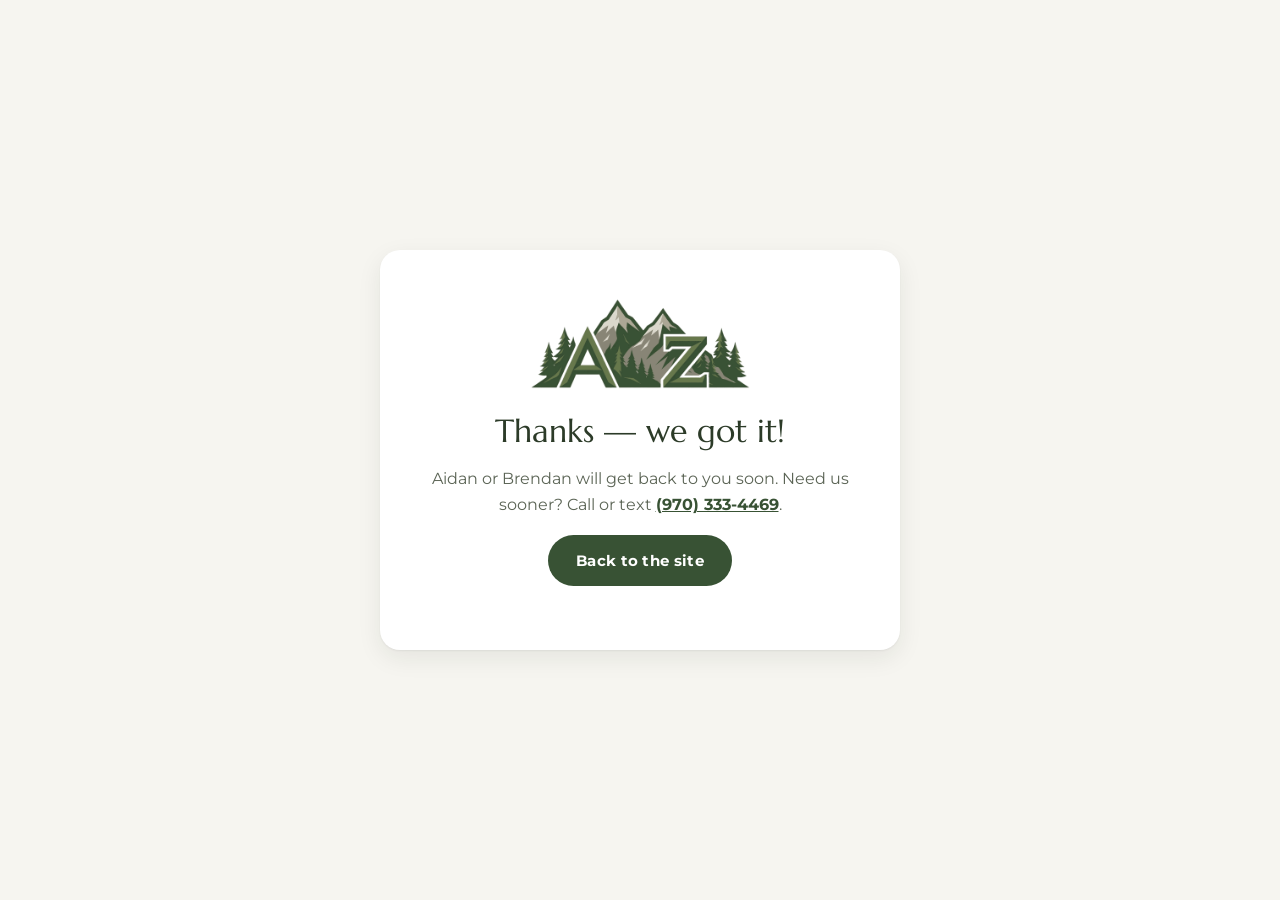
==== public/thanks.html @ e4d3ede8 "Our Story wording updates Co-Authored-By: Claude Opus 5.5 <noreply@anthropic.com> Claude-Session: ht" ====
<!doctype html>
<html lang="en">
<head>
  <meta charset="utf-8">
  <meta name="viewport" content="width=device-width, initial-scale=1">
  <title>Thanks! | A-Z Landscaping</title>
  <meta name="robots" content="noindex">
  <link rel="icon" type="image/png" href="assets/favicon.png">
  <link rel="preconnect" href="https://fonts.googleapis.com">
  <link rel="preconnect" href="https://fonts.gstatic.com" crossorigin>
  <link href="https://fonts.googleapis.com/css2?family=Marcellus&family=Montserrat:wght@400;500;600;700;800&display=swap" rel="stylesheet">
  <link rel="stylesheet" href="styles.css?v=20261114k">
  <style>
    .thanks { min-height: 100vh; display: grid; place-items: center; text-align: center; padding: 40px 16px; background: var(--snow); }
    .thanks-box { max-width: 520px; background: #fff; border-radius: 20px; padding: 48px 32px; box-shadow: var(--shadow); }
    .thanks-box img { width: 220px; margin: 0 auto 24px; }
    .thanks-box p { color: var(--muted); }
  </style>
</head>
<body>
  <main class="thanks">
    <div class="thanks-box">
      <img src="assets/logo-mark.png" alt="A-Z Landscaping">
      <h1>Thanks — we got it!</h1>
      <p>Aidan or Brendan will get back to you soon. Need us sooner? Call or text <a href="tel:+19703334469"><strong>(970) 333-4469</strong></a>.</p>
      <p><a class="btn btn-primary" href="index.html">Back to the site</a></p>
    </div>
  </main>
</body>
</html>
---- public/styles.css ----
/* ==========================================================
   A-Z Landscaping — site styles
   Brand colors are pulled from the company logo.
   ========================================================== */
:root {
  --forest: #385234;      /* main logo green */
  --forest-deep: #2c3b28; /* darkest logo green */
  --moss: #637447;        /* lighter green from the A & Z letters */
  --moss-light: #8fa36a;
  --stone: #8b8875;       /* mountain rock */
  --mist: #a8a38f;
  --snow: #f6f5f0;
  --paper: #ffffff;
  --ink: #1f2a1c;
  --muted: #5b6455;
  --line: #e3e2d9;

  --display: "Marcellus", Georgia, serif;
  --body: "Montserrat", system-ui, -apple-system, "Segoe UI", sans-serif;

  --radius: 14px;
  --shadow: 0 1px 2px rgba(31, 42, 28, .06), 0 8px 24px rgba(31, 42, 28, .08);
  --wrap: 1160px;
}

[hidden] { display: none !important; }
*, *::before, *::after { box-sizing: border-box; }
html { scroll-behavior: smooth; scroll-padding-top: 84px; }
body {
  margin: 0;
  font-family: var(--body);
  font-size: 16px;
  line-height: 1.65;
  color: var(--ink);
  background: var(--paper);
  -webkit-font-smoothing: antialiased;
}
img { max-width: 100%; height: auto; display: block; }
a { color: var(--forest); }
h1, h2, h3 { font-family: var(--display); font-weight: 400; line-height: 1.15; margin: 0 0 .5em; color: var(--forest-deep); }
h2 { font-size: clamp(2rem, 4vw, 2.75rem); }
h3 { font-size: 1.35rem; }
.page-title { font-size: clamp(2rem, 4vw, 2.75rem); }
.card-title { font-size: 1.35rem; }
.footer-title { font-size: 1.1rem; }
p { margin: 0 0 1em; }

.wrap { max-width: var(--wrap); margin: 0 auto; padding: 0 20px; }
.skip { position: absolute; left: -999px; top: 8px; background: var(--forest); color: #fff; padding: 8px 14px; border-radius: 8px; z-index: 100; }
.skip:focus { left: 8px; }
.eyebrow { font-size: .78rem; font-weight: 700; letter-spacing: .16em; text-transform: uppercase; color: var(--moss); margin-bottom: .75em; }
.small { font-size: .85rem; color: var(--muted); }

/* ---------- Buttons ---------- */
.btn {
  display: inline-flex; align-items: center; justify-content: center;
  font: 700 .95rem/1 var(--body); letter-spacing: .02em;
  padding: 16px 26px; border-radius: 999px; text-decoration: none;
  border: 2px solid transparent; cursor: pointer;
  transition: transform .15s ease, background .15s ease, color .15s ease, border-color .15s ease;
}
.btn:hover { transform: translateY(-1px); }
.btn-primary { background: var(--forest); color: #fff; }
.btn-primary:hover { background: var(--forest-deep); }
.btn-ghost { background: transparent; color: #fff; border-color: rgba(255,255,255,.55); }
.btn-ghost:hover { border-color: #fff; background: rgba(255,255,255,.08); }
.btn-light { background: #fff; color: var(--forest-deep); }
.btn-light:hover { background: var(--snow); }
.btn-block { width: 100%; }

/* ---------- Header ---------- */
.site-header {
  position: sticky; top: 0; z-index: 50;
  background: rgba(255,255,255,.94);
  backdrop-filter: saturate(140%) blur(8px);
  border-bottom: 1px solid var(--line);
}
.header-inner { display: flex; align-items: center; gap: 24px; height: 72px; }
.brand { display: flex; align-items: center; gap: 12px; text-decoration: none; margin-right: auto; }
.brand img { width: 104px; }
.brand-text { font-family: var(--display); font-size: 1.3rem; color: var(--forest-deep); white-space: nowrap; }
.brand-text span { color: var(--forest); }
.nav { display: flex; align-items: center; gap: 22px; }
.nav a { white-space: nowrap; }
.nav a { color: var(--ink); text-decoration: none; font-weight: 600; font-size: .92rem; }
.nav a:hover, .nav a.active { color: var(--forest); }
.nav a.active:not(.nav-cta) { box-shadow: inset 0 -2px 0 var(--moss); }
.nav .nav-cta { background: var(--forest); color: #fff; padding: 10px 18px; border-radius: 999px; }
.nav .nav-cta:hover { background: var(--forest-deep); color: #fff; }
.header-phone { font-weight: 800; color: var(--forest-deep); text-decoration: none; white-space: nowrap; }
.menu-btn { display: none; background: none; border: 0; width: 44px; height: 44px; padding: 10px; cursor: pointer; }
.menu-btn span { display: block; height: 2px; background: var(--forest-deep); margin: 5px 0; border-radius: 2px; transition: transform .2s, opacity .2s; }
.menu-btn[aria-expanded="true"] span:nth-child(1) { transform: translateY(7px) rotate(45deg); }
.menu-btn[aria-expanded="true"] span:nth-child(2) { opacity: 0; }
.menu-btn[aria-expanded="true"] span:nth-child(3) { transform: translateY(-7px) rotate(-45deg); }


/* Section tabs (shown on tablets and phones, where the header links collapse into the menu) */
.tabs { display: none; border-top: 1px solid var(--line); }
.tabs-track { display: flex; gap: 4px; overflow-x: auto; scrollbar-width: none; padding: 0 12px; -webkit-overflow-scrolling: touch; }
.tabs-track::-webkit-scrollbar { display: none; }
.tabs a {
  flex: none; padding: 12px 12px 10px; font-weight: 600; font-size: .88rem; color: var(--muted);
  text-decoration: none; white-space: nowrap; border-bottom: 3px solid transparent;
}
.tabs a:hover { color: var(--forest-deep); }
.tabs a.active { color: var(--forest-deep); border-bottom-color: var(--forest); }

/* ---------- Hero ---------- */
.hero {
  position: relative; overflow: hidden; color: #fff;
  background:
    url("assets/hero-home.webp") right center / auto 100% no-repeat,
    var(--forest-deep);
  padding: 96px 0 200px;
}
/* Tablet widths: the photo reaches behind the text, so darken its left side */
@media (min-width: 641px) and (max-width: 1240px) {
  .hero {
    background:
      linear-gradient(90deg, rgba(44,59,40,.95) 0%, rgba(44,59,40,.88) 45%, rgba(44,59,40,.4) 75%, rgba(44,59,40,0) 100%),
      url("assets/hero-home.webp") right center / auto 100% no-repeat,
      var(--forest-deep);
  }
}
/* Only the white curve at the bottom of the hero is kept now that the hero is a real photo */
.ridge .r1, .ridge .r2, .ridge .trees { display: none; }
.hero-inner { position: relative; z-index: 2; max-width: 820px; margin-left: max(20px, calc((100% - var(--wrap)) / 2 + 20px)); padding: 0; }
.hero .eyebrow { color: var(--moss-light); }
.hero h1 { color: #fff; font-size: clamp(2.6rem, 6.4vw, 4.6rem); margin-bottom: .35em; }
.hero .lead { font-size: clamp(1.02rem, 1.6vw, 1.2rem); color: rgba(255,255,255,.86); max-width: 620px; margin-bottom: 2em; }
.hero-actions { display: flex; flex-wrap: wrap; gap: 14px; }
.hero-towns { list-style: none; padding: 0; margin: 2.4em 0 0; display: flex; flex-wrap: wrap; gap: 8px 20px; font-weight: 600; font-size: .88rem; color: rgba(255,255,255,.78); }
.hero-towns li::before { content: "▲"; font-size: .6em; color: var(--mist); margin-right: 8px; vertical-align: 2px; }
.ridge { position: absolute; left: 0; right: 0; bottom: -1px; width: 100%; height: 240px; z-index: 1; }
.ridge .r1 { fill: var(--stone); opacity: .55; }
.ridge .r2 { fill: var(--forest-deep); opacity: .75; }
.ridge .trees { fill: var(--forest-deep); }
.ridge .r3 { fill: #fff; }

/* ---------- Strip ---------- */
.strip { background: #fff; }
.strip-inner {
  display: grid; grid-template-columns: repeat(3, 1fr); gap: 0;
  border: 1px solid var(--line); border-radius: var(--radius); box-shadow: var(--shadow);
  margin-top: -40px; position: relative; z-index: 3; background: #fff;
}
.strip-inner > div { padding: 22px 26px; display: flex; flex-direction: column; }
.strip-inner > div + div { border-left: 1px solid var(--line); }
.strip strong { font-family: var(--display); font-weight: 400; font-size: 1.2rem; color: var(--forest-deep); }
.strip span { color: var(--muted); font-size: .9rem; }

/* ---------- Sections ---------- */
.section { padding: 96px 0; }
.section-head { max-width: 640px; margin-bottom: 48px; }
.section-head p:last-child { color: var(--muted); font-size: 1.05rem; }

/* Service cards */
.cards { display: grid; grid-template-columns: repeat(4, 1fr); gap: 20px; }
.card {
  background: #fff; border: 1px solid var(--line); border-radius: var(--radius);
  padding: 28px 24px; transition: transform .2s ease, box-shadow .2s ease, border-color .2s ease;
}
.card:hover { transform: translateY(-3px); box-shadow: var(--shadow); border-color: transparent; }
.card .icon { width: 52px; height: 52px; border-radius: 12px; background: var(--snow); display: grid; place-items: center; margin-bottom: 18px; }
.card .icon svg { width: 30px; height: 30px; fill: none; stroke: var(--forest); stroke-width: 2.4; stroke-linecap: round; stroke-linejoin: round; }
.card ul { list-style: none; padding: 0; margin: 0; }
.card li { padding: 7px 0; border-top: 1px solid var(--line); color: var(--muted); font-size: .93rem; }
.card li:first-child { border-top: 0; }

.beyond {
  margin-top: 28px; display: grid; grid-template-columns: 1fr 1.3fr; gap: 40px; align-items: center;
  background: var(--snow); border-radius: var(--radius); padding: 40px;
}
.beyond .beyond-title { font-size: 1.6rem; }
.beyond-copy p:last-child { color: var(--muted); margin: 0; }
.beyond-list { list-style: none; padding: 0; margin: 0; display: grid; grid-template-columns: 1fr 1fr; gap: 14px; }
.beyond-list li { background: #fff; border-radius: 12px; padding: 18px 20px; display: flex; flex-direction: column; border-left: 4px solid var(--moss); }
.beyond-list strong { color: var(--forest-deep); }
.beyond-list span { color: var(--muted); font-size: .88rem; }

/* Wildfire */
.wildfire { background: var(--forest-deep); color: rgba(255,255,255,.86); position: relative; overflow: hidden; }
.wildfire::before {
  content: ""; position: absolute; inset: auto -10% -40% auto; width: 620px; height: 620px;
  background: radial-gradient(circle, rgba(99,116,71,.5), transparent 65%); pointer-events: none;
}
.wildfire-inner { display: grid; grid-template-columns: 1fr 1fr; gap: 56px; align-items: start; position: relative; }
.wildfire h2, .wildfire h3 { color: #fff; }
.wildfire .eyebrow { color: var(--moss-light); }
.wildfire-copy p { font-size: 1.05rem; margin-bottom: 1.8em; }
.resource-link {
  display: flex; flex-direction: column; gap: 2px; margin-top: 28px; max-width: 460px;
  padding: 16px 20px; border-radius: var(--radius); text-decoration: none;
  background: rgba(255,255,255,.06); border: 1px solid rgba(255,255,255,.18); border-left: 4px solid var(--moss-light);
  transition: background .15s ease, border-color .15s ease;
}
.resource-link:hover { background: rgba(255,255,255,.11); border-color: rgba(255,255,255,.3); border-left-color: var(--moss-light); }
.resource-link strong { color: #fff; font-size: 1.02rem; }
.resource-label { font-size: .7rem; font-weight: 700; letter-spacing: .14em; text-transform: uppercase; color: var(--moss-light); }
.resource-sub { font-size: .86rem; color: rgba(255,255,255,.7); }
.zones { list-style: none; margin: 0; padding: 0; display: grid; gap: 14px; }
.zones li { display: flex; gap: 20px; background: rgba(255,255,255,.05); border: 1px solid rgba(255,255,255,.1); border-radius: var(--radius); padding: 22px 24px; }
.zone-num { font-family: var(--display); font-size: 1.6rem; color: var(--moss-light); line-height: 1; padding-top: 2px; }
.zones h3 { font-size: 1.15rem; margin-bottom: .3em; }
.zones p { margin: 0; font-size: .93rem; color: rgba(255,255,255,.72); }

/* Home page tiles */
.home-links { padding-top: 72px; }
.tiles { display: grid; grid-template-columns: repeat(3, 1fr); gap: 18px; }
.tile {
  position: relative; display: flex; flex-direction: column; gap: 8px; min-height: 190px;
  padding: 26px 24px; border-radius: var(--radius); text-decoration: none; overflow: hidden;
  background: var(--snow); border: 1px solid var(--line); color: var(--ink);
  transition: transform .2s ease, box-shadow .2s ease;
}
.tile:hover { transform: translateY(-3px); box-shadow: var(--shadow); }
.tile-title { font-family: var(--display); font-size: 1.5rem; color: var(--forest-deep); line-height: 1.15; }
.tile-sub { color: var(--muted); font-size: .93rem; flex: 1; }
.tile-go { font-weight: 700; font-size: .9rem; color: var(--forest); }
.tile-photo { background: linear-gradient(180deg, rgba(31,42,28,.72), rgba(31,42,28,.88)), var(--img) center / cover; border: 0; }
.tile-photo .tile-title, .tile-photo .tile-go { color: #fff; }
.tile-photo .tile-sub { color: rgba(255,255,255,.85); }
.tile-cta { background: var(--forest); border-color: var(--forest); }
.tile-cta .tile-title, .tile-cta .tile-go { color: #fff; }
.tile-cta .tile-sub { color: rgba(255,255,255,.8); }

/* Single-page views: give short pages some breathing room above the footer */
main > [data-view]:not([data-view="home"]):not(#services) { min-height: calc(100vh - 72px - 260px); }

/* Portfolio */
.work-feature {
  display: grid; grid-template-columns: minmax(260px, 360px) 1fr; gap: 48px; align-items: center;
  margin: 0 0 40px; padding: 32px; border-radius: 20px; background: var(--forest-deep); color: rgba(255,255,255,.85);
}
.feature-video { position: relative; aspect-ratio: 9 / 16; border-radius: 16px; overflow: hidden; background: #111; box-shadow: 0 12px 32px rgba(0,0,0,.35); }
.feature-video video { width: 100%; height: 100%; object-fit: cover; display: block; }
.video-controls { position: absolute; left: 12px; right: 12px; bottom: 12px; display: flex; justify-content: space-between; gap: 8px; }
.vbtn {
  display: inline-flex; align-items: center; gap: 8px; height: 40px; min-width: 40px; padding: 0 12px; justify-content: center;
  border: 0; border-radius: 999px; cursor: pointer; background: rgba(255,255,255,.92); color: var(--forest-deep);
  font: 700 .82rem var(--body); box-shadow: 0 2px 10px rgba(0,0,0,.25);
}
.vbtn svg { width: 18px; height: 18px; fill: none; stroke: currentColor; stroke-width: 2; stroke-linecap: round; stroke-linejoin: round; }
.vbtn .i-pause, .vbtn .i-play { fill: currentColor; stroke: none; }
.vbtn .i-play, .vbtn .i-sound { display: none; }
.vbtn.is-paused .i-pause { display: none; }
.vbtn.is-paused .i-play { display: block; }
.vbtn-sound.is-on .i-muted { display: none; }
.vbtn-sound.is-on .i-sound { display: block; }
.vbtn:focus-visible { outline: 3px solid var(--moss-light); outline-offset: 2px; }
.feature-tag { display: inline-block; font-size: .7rem; font-weight: 700; letter-spacing: .14em; text-transform: uppercase; color: #fff; background: var(--moss); padding: 5px 10px; border-radius: 6px; margin-bottom: 14px; }
.feature-copy .feature-title { color: #fff; font-size: clamp(1.8rem, 3vw, 2.4rem); }
.feature-copy p { font-size: 1.05rem; margin-bottom: 1.6em; max-width: 460px; }


.work-grid { display: grid; grid-template-columns: repeat(3, 1fr); gap: 24px; }
.project[hidden] { display: none; }
.project-body { padding: 16px 4px 0; }
.project-loc { display: inline-flex; align-items: center; gap: 5px; font-size: .72rem; font-weight: 700; letter-spacing: .12em; text-transform: uppercase; color: var(--moss); }
.project-loc svg { width: 14px; height: 14px; fill: none; stroke: currentColor; stroke-width: 2.2; stroke-linejoin: round; }
.project h3 { font-size: 1.25rem; margin: 4px 0 6px; }
.project p { color: var(--muted); font-size: .93rem; margin: 0; }

.ba { position: relative; aspect-ratio: 3 / 4; border-radius: var(--radius); overflow: hidden; background: var(--snow); user-select: none; }
.ba img { position: absolute; inset: 0; width: 100%; height: 100%; object-fit: cover; }
.ba-tag {
  position: absolute; top: 12px; z-index: 3; font-size: .7rem; font-weight: 800; letter-spacing: .14em; text-transform: uppercase;
  padding: 6px 10px; border-radius: 6px; color: #fff; pointer-events: none;
}
.ba-tag-before { left: 12px; background: rgba(139,136,117,.92); }
.ba-tag-after { right: 12px; background: rgba(56,82,52,.92); }

/* Slider: before photo is revealed on the left of the handle */
.ba-slider .ba-before { clip-path: inset(0 calc(100% - var(--pos)) 0 0); }
.ba-handle { position: absolute; top: 0; bottom: 0; left: var(--pos); width: 3px; margin-left: -1.5px; background: #fff; z-index: 2; pointer-events: none; box-shadow: 0 0 8px rgba(0,0,0,.3); }
.ba-handle span {
  position: absolute; top: 50%; left: 50%; width: 44px; height: 44px; margin: -22px 0 0 -22px; border-radius: 50%;
  background: #fff; box-shadow: 0 2px 10px rgba(0,0,0,.3);
}
.ba-handle span::before, .ba-handle span::after {
  content: ""; position: absolute; top: 50%; width: 0; height: 0; margin-top: -6px; border: 6px solid transparent;
}
.ba-handle span::before { left: 7px; border-right-color: var(--forest); }
.ba-handle span::after { right: 7px; border-left-color: var(--forest); }
.ba-range { position: absolute; inset: 0; width: 100%; height: 100%; margin: 0; opacity: 0; cursor: ew-resize; z-index: 4; -webkit-appearance: none; appearance: none; touch-action: pan-y; }
.ba-range:focus-visible + .ba-handle, .ba-slider:focus-within .ba-handle span { outline: 3px solid var(--moss-light); }

/* Toggle: before shows first, After button fades in the after photo */
.ba-toggle .ba-before { transition: opacity .35s ease; }
.ba-toggle.show-after .ba-before { opacity: 0; }
.ba-toggle .ba-tag { display: none; }
.ba-switch { position: absolute; left: 50%; bottom: 14px; transform: translateX(-50%); z-index: 3; display: flex; background: rgba(255,255,255,.94); border-radius: 999px; padding: 4px; box-shadow: 0 2px 10px rgba(0,0,0,.2); }
.ba-switch button { font: 700 .82rem var(--body); letter-spacing: .04em; border: 0; background: transparent; color: var(--forest-deep); padding: 9px 18px; border-radius: 999px; cursor: pointer; }
.ba-switch button[aria-pressed="true"] { background: var(--forest); color: #fff; }

.work-cta { margin-top: 44px; display: flex; flex-wrap: wrap; align-items: center; justify-content: center; gap: 18px; text-align: center; }
.work-cta p { margin: 0; font-family: var(--display); font-size: 1.4rem; color: var(--forest-deep); }

/* About */
.about { background: var(--snow); }
.about-inner { display: grid; grid-template-columns: .9fr 1.1fr; gap: 64px; align-items: center; }
.about-logo { background: #fff; border-radius: 20px; padding: 40px; box-shadow: var(--shadow); }
.about p { color: var(--muted); font-size: 1.03rem; }
.about strong { color: var(--ink); }
.about-contact { color: var(--forest-deep) !important; font-weight: 600; margin-top: 1.4em; }
.about-contact a { color: var(--forest); white-space: nowrap; }
.about-sign { font-family: var(--display); font-size: 1.2rem; color: var(--forest); margin-top: 1.4em; }

/* Area */
.area-grid { display: grid; grid-template-columns: 1.6fr 1fr; gap: 20px; }
.area-card { border: 1px solid var(--line); border-radius: var(--radius); padding: 32px; }
.area-card-title { font-size: 1.35rem; }
.area-card.primary { background: var(--forest); border-color: var(--forest); }
.area-card.primary .area-card-title { color: #fff; }
.area-card ul { list-style: none; padding: 0; margin: 0 0 8px; display: flex; flex-wrap: wrap; gap: 10px; }
.area-card li { padding: 8px 16px; border-radius: 999px; background: var(--snow); font-weight: 600; font-size: .95rem; color: var(--forest-deep); }
.area-card.primary li { background: rgba(255,255,255,.12); color: #fff; }

/* Apparel */
.apparel-inner { display: grid; grid-template-columns: 1.1fr .9fr; gap: 40px; align-items: start; }
.product { background: var(--snow); border-radius: 20px; overflow: hidden; }
.product-photos { display: grid; grid-template-columns: 1fr 1fr; gap: 10px; padding: 10px; }
.product-photos figure { position: relative; margin: 0; border-radius: 14px; overflow: hidden; background: #e9e7df; }
.product-photos img { width: 100%; aspect-ratio: 720 / 1070; object-fit: cover; display: block; }
.product-photos figcaption { position: absolute; left: 10px; bottom: 10px; background: rgba(255,255,255,.94); color: var(--forest-deep); font-weight: 700; font-size: .78rem; padding: 5px 10px; border-radius: 999px; }
.product-info { padding: 24px 28px 28px; }
.product-title { font-size: 1.6rem; }
.product-sub { color: var(--muted); }
.product-sizes { list-style: none; margin: 0; padding: 0; display: flex; flex-wrap: wrap; gap: 8px; }
.product-sizes li { min-width: 44px; text-align: center; padding: 8px 12px; border-radius: 10px; background: #fff; border: 1px solid var(--line); font-weight: 700; font-size: .9rem; color: var(--forest-deep); }
.form-title { font-size: 1.4rem; margin: 0; }

/* Contact */
.contact { background: linear-gradient(180deg, #fff, var(--snow)); }
.contact-inner { display: grid; grid-template-columns: .8fr 1.2fr; gap: 56px; align-items: start; }
.contact-copy p { color: var(--muted); font-size: 1.05rem; margin-bottom: 1.8em; }
.contact-line { display: flex; align-items: center; gap: 12px; font-weight: 700; font-size: 1.1rem; color: var(--forest-deep); text-decoration: none; padding: 12px 0; border-top: 1px solid var(--line); word-break: break-all; }
.contact-line svg { width: 22px; height: 22px; flex: none; fill: none; stroke: var(--moss); stroke-width: 2; stroke-linejoin: round; }

.quote-form { background: #fff; border-radius: 20px; padding: 32px; box-shadow: var(--shadow); display: grid; gap: 18px; }
.quote-form .row { display: grid; grid-template-columns: 1fr 1fr; gap: 16px; }
.quote-form label { display: flex; flex-direction: column; gap: 6px; font-weight: 600; font-size: .88rem; color: var(--forest-deep); }
.quote-form input[type="text"], .quote-form input[type="tel"], .quote-form input[type="email"], .quote-form select, .quote-form textarea {
  font: 500 1rem var(--body); color: var(--ink);
  border: 1.5px solid var(--line); border-radius: 10px; padding: 12px 14px; background: #fff; width: 100%;
  transition: border-color .15s, box-shadow .15s;
}
.quote-form input:focus, .quote-form select:focus, .quote-form textarea:focus { outline: none; border-color: var(--moss); box-shadow: 0 0 0 3px rgba(99,116,71,.18); }
.quote-form textarea { resize: vertical; }
.quote-form fieldset { border: 0; padding: 0; margin: 0; }
.quote-form legend { font-weight: 600; font-size: .88rem; color: var(--forest-deep); margin-bottom: 10px; }
.quote-form legend span { color: var(--muted); font-weight: 500; }
.checks { display: grid; grid-template-columns: repeat(3, 1fr); gap: 8px; }
.checks label { flex-direction: row; align-items: center; gap: 8px; font-weight: 500; color: var(--ink); background: var(--snow); padding: 10px 12px; border-radius: 10px; cursor: pointer; font-size: .86rem; }
.checks input { accent-color: var(--forest); width: 16px; height: 16px; flex: none; }
.hp { position: absolute !important; left: -9999px !important; }
.form-note { margin: 0; text-align: center; }

/* Footer */
.site-footer { background: #1f2a1c; border-top: 4px solid var(--moss); color: rgba(255,255,255,.75); padding: 64px 0 28px; font-size: .93rem; }
.site-footer a { color: #fff; text-decoration: none; }
.site-footer a:hover { text-decoration: underline; }
.site-footer p a, .footer-bottom a { display: inline-block; padding: 8px 0; }
.footer-inner { display: grid; grid-template-columns: 1.3fr 1fr 1fr; gap: 40px; }
.footer-brand img { width: 130px; background: #fff; border-radius: 10px; padding: 8px; margin-bottom: 14px; }
.site-footer .footer-title { color: #fff; font-family: var(--display); font-weight: 400; font-size: 1.1rem; margin: 0 0 10px; }
.footer-bottom { display: flex; justify-content: space-between; gap: 16px; margin-top: 44px; padding-top: 22px; font-size: .85rem; position: relative; }
.footer-bottom::before { content: ""; position: absolute; top: 0; left: 20px; right: 20px; border-top: 1px solid rgba(255,255,255,.12); }
@media (max-width: 640px) { .footer-bottom::before { left: 16px; right: 16px; } }

.mobile-call { display: none; }

/* ---------- Responsive ---------- */
@media (max-width: 1080px) {
  .brand-text { display: none; }
  .cards { grid-template-columns: repeat(2, 1fr); }
  .header-phone { display: none; }
}

@media (max-width: 880px) {
  .apparel-inner { grid-template-columns: 1fr; }
  .work-feature { grid-template-columns: 1fr; }
  .feature-video { width: 100%; max-width: 420px; max-height: 78vh; margin: 0 auto; }
  .brand-text { display: inline; }
  .tiles { grid-template-columns: repeat(2, 1fr); }
  html { scroll-padding-top: 124px; }
  .tabs { display: block; }
  .work-grid { grid-template-columns: repeat(2, 1fr); }
  .menu-btn { display: block; }
  .nav {
    position: fixed; top: 72px; left: 0; right: 0;
    flex-direction: column; align-items: stretch; gap: 0;
    background: #fff; border-bottom: 1px solid var(--line); box-shadow: var(--shadow);
    padding: 8px 20px 20px;
    transform: translateY(-8px); opacity: 0; visibility: hidden;
    transition: opacity .2s, transform .2s, visibility .2s;
  }
  .nav.open { transform: none; opacity: 1; visibility: visible; }
  .nav a { padding: 14px 0; border-bottom: 1px solid var(--line); font-size: 1rem; }
  .nav .nav-cta { margin-top: 14px; text-align: center; border-bottom: 0; padding: 14px; }

  .wildfire-inner, .about-inner, .contact-inner, .beyond { grid-template-columns: 1fr; gap: 36px; }
  .area-grid, .footer-inner { grid-template-columns: 1fr; }
  .about-logo { max-width: 460px; }
  .section { padding: 72px 0; }
}

@media (max-width: 640px) {
  .wrap { padding: 0 16px; }
  .hero-inner { margin-left: 16px; margin-right: 16px; }
  .brand img { width: 82px; }
  .brand-text { font-size: 1.1rem; }
  .hero {
    padding: 64px 0 170px;
    background:
      linear-gradient(180deg, rgba(31,42,28,.82) 0%, rgba(31,42,28,.66) 55%, rgba(31,42,28,.4) 100%),
      url("assets/hero-home-sm.webp") center 60% / cover no-repeat,
      var(--forest-deep);
  }
  .ridge { height: 160px; }
  .hero-actions .btn { width: 100%; }
  .strip-inner { grid-template-columns: 1fr; margin-top: -28px; }
  .strip-inner > div + div { border-left: 0; border-top: 1px solid var(--line); }
  .strip-inner > div { padding: 16px 20px; }
  .cards, .beyond-list, .tiles { grid-template-columns: 1fr; }
  .tile { min-height: 0; }
  .work-grid { grid-template-columns: 1fr; gap: 32px; }
  .work-feature { padding: 16px 16px 24px; gap: 22px; }
  .feature-copy { padding: 0 6px; }
  .beyond { padding: 28px 22px; }
  .quote-form { padding: 22px 18px; }
  .quote-form .row, .checks { grid-template-columns: 1fr; }
  .footer-bottom { flex-direction: column; }
  body { padding-bottom: 64px; }
  .mobile-call {
    display: flex; align-items: center; justify-content: center;
    position: fixed; left: 12px; right: 12px; bottom: 12px; z-index: 60;
    background: var(--forest); color: #fff; font-weight: 800; text-decoration: none;
    padding: 14px; border-radius: 999px; box-shadow: 0 8px 24px rgba(0,0,0,.25);
    transform: translateY(120%); transition: transform .25s ease;
  }
  .mobile-call.show { transform: none; }
}

@media (prefers-reduced-motion: reduce) {
  html { scroll-behavior: auto; }
  * { transition: none !important; }
}
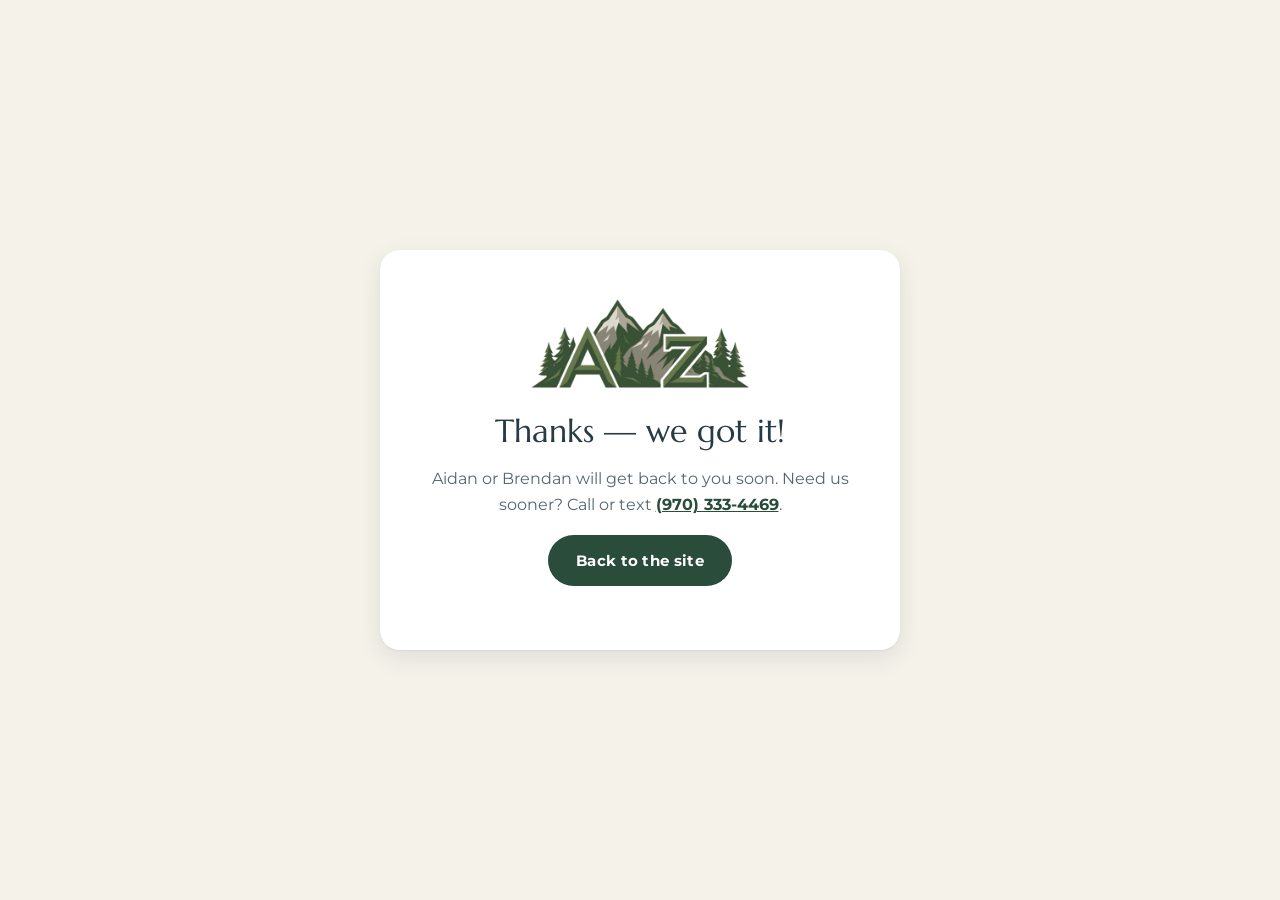
==== commit eb2d37c4: "Apply new brand palette: Spruce Green, Aspen Leaf, Limestone, Lake Blue, Deep Slate Co-Authored-By: " ====
--- a/public/thanks.html
+++ b/public/thanks.html
@@ -9,7 +9,7 @@
   <link rel="preconnect" href="https://fonts.googleapis.com">
   <link rel="preconnect" href="https://fonts.gstatic.com" crossorigin>
   <link href="https://fonts.googleapis.com/css2?family=Marcellus&family=Montserrat:wght@400;500;600;700;800&display=swap" rel="stylesheet">
-  <link rel="stylesheet" href="styles.css?v=20261114k">
+  <link rel="stylesheet" href="styles.css?v=20261118a">
   <style>
     .thanks { min-height: 100vh; display: grid; place-items: center; text-align: center; padding: 40px 16px; background: var(--snow); }
     .thanks-box { max-width: 520px; background: #fff; border-radius: 20px; padding: 48px 32px; box-shadow: var(--shadow); }
--- a/public/styles.css
+++ b/public/styles.css
@@ -3,23 +3,26 @@
    Brand colors are pulled from the company logo.
    ========================================================== */
 :root {
-  --forest: #385234;      /* main logo green */
-  --forest-deep: #2c3b28; /* darkest logo green */
-  --moss: #637447;        /* lighter green from the A & Z letters */
-  --moss-light: #8fa36a;
-  --stone: #8b8875;       /* mountain rock */
-  --mist: #a8a38f;
-  --snow: #f6f5f0;
+  /* Brand palette (from the marketing studio)
+     Spruce Green #294c3b · Aspen Leaf #77927a · Limestone #f4f2e9 · Lake Blue #2f6b88 · Deep Slate #283a43 */
+  --forest: #294c3b;      /* Spruce Green: buttons, brand color, green sections */
+  --forest-deep: #283a43; /* Deep Slate: headings and dark sections */
+  --moss: #2f6b88;        /* Lake Blue: small accent text, links, highlights */
+  --moss-light: #b3c8b5;  /* light Aspen Leaf tint: accent text on dark backgrounds */
+  --aspen: #77927a;       /* Aspen Leaf: decorative accents only (too light for small text) */
+  --stone: #77927a;
+  --mist: #b3c8b5;
+  --snow: #f4f2e9;        /* Limestone: light section backgrounds */
   --paper: #ffffff;
-  --ink: #1f2a1c;
-  --muted: #5b6455;
-  --line: #e3e2d9;
+  --ink: #283a43;         /* Deep Slate body text */
+  --muted: #556570;
+  --line: #e2e0d5;
 
   --display: "Marcellus", Georgia, serif;
   --body: "Montserrat", system-ui, -apple-system, "Segoe UI", sans-serif;
 
   --radius: 14px;
-  --shadow: 0 1px 2px rgba(31, 42, 28, .06), 0 8px 24px rgba(31, 42, 28, .08);
+  --shadow: 0 1px 2px rgba(40, 58, 67, .06), 0 8px 24px rgba(40, 58, 67, .10);
   --wrap: 1160px;
 }
 
@@ -118,7 +121,7 @@
 @media (min-width: 641px) and (max-width: 1240px) {
   .hero {
     background:
-      linear-gradient(90deg, rgba(44,59,40,.95) 0%, rgba(44,59,40,.88) 45%, rgba(44,59,40,.4) 75%, rgba(44,59,40,0) 100%),
+      linear-gradient(90deg, rgba(40,58,67,.95) 0%, rgba(40,58,67,.88) 45%, rgba(40,58,67,.4) 75%, rgba(40,58,67,0) 100%),
       url("assets/hero-home.webp") right center / auto 100% no-repeat,
       var(--forest-deep);
   }
@@ -175,15 +178,15 @@
 .beyond .beyond-title { font-size: 1.6rem; }
 .beyond-copy p:last-child { color: var(--muted); margin: 0; }
 .beyond-list { list-style: none; padding: 0; margin: 0; display: grid; grid-template-columns: 1fr 1fr; gap: 14px; }
-.beyond-list li { background: #fff; border-radius: 12px; padding: 18px 20px; display: flex; flex-direction: column; border-left: 4px solid var(--moss); }
+.beyond-list li { background: #fff; border-radius: 12px; padding: 18px 20px; display: flex; flex-direction: column; border-left: 4px solid var(--aspen); }
 .beyond-list strong { color: var(--forest-deep); }
 .beyond-list span { color: var(--muted); font-size: .88rem; }
 
 /* Wildfire */
-.wildfire { background: var(--forest-deep); color: rgba(255,255,255,.86); position: relative; overflow: hidden; }
+.wildfire { background: var(--forest); color: rgba(255,255,255,.86); position: relative; overflow: hidden; }
 .wildfire::before {
   content: ""; position: absolute; inset: auto -10% -40% auto; width: 620px; height: 620px;
-  background: radial-gradient(circle, rgba(99,116,71,.5), transparent 65%); pointer-events: none;
+  background: radial-gradient(circle, rgba(119,146,122,.45), transparent 65%); pointer-events: none;
 }
 .wildfire-inner { display: grid; grid-template-columns: 1fr 1fr; gap: 56px; align-items: start; position: relative; }
 .wildfire h2, .wildfire h3 { color: #fff; }
@@ -218,7 +221,7 @@
 .tile-title { font-family: var(--display); font-size: 1.5rem; color: var(--forest-deep); line-height: 1.15; }
 .tile-sub { color: var(--muted); font-size: .93rem; flex: 1; }
 .tile-go { font-weight: 700; font-size: .9rem; color: var(--forest); }
-.tile-photo { background: linear-gradient(180deg, rgba(31,42,28,.72), rgba(31,42,28,.88)), var(--img) center / cover; border: 0; }
+.tile-photo { background: linear-gradient(180deg, rgba(40,58,67,.72), rgba(40,58,67,.88)), var(--img) center / cover; border: 0; }
 .tile-photo .tile-title, .tile-photo .tile-go { color: #fff; }
 .tile-photo .tile-sub { color: rgba(255,255,255,.85); }
 .tile-cta { background: var(--forest); border-color: var(--forest); }
@@ -268,8 +271,8 @@
   position: absolute; top: 12px; z-index: 3; font-size: .7rem; font-weight: 800; letter-spacing: .14em; text-transform: uppercase;
   padding: 6px 10px; border-radius: 6px; color: #fff; pointer-events: none;
 }
-.ba-tag-before { left: 12px; background: rgba(139,136,117,.92); }
-.ba-tag-after { right: 12px; background: rgba(56,82,52,.92); }
+.ba-tag-before { left: 12px; background: rgba(40,58,67,.88); }
+.ba-tag-after { right: 12px; background: rgba(41,76,59,.94); }
 
 /* Slider: before photo is revealed on the left of the handle */
 .ba-slider .ba-before { clip-path: inset(0 calc(100% - var(--pos)) 0 0); }
@@ -321,7 +324,7 @@
 .apparel-inner { display: grid; grid-template-columns: 1.1fr .9fr; gap: 40px; align-items: start; }
 .product { background: var(--snow); border-radius: 20px; overflow: hidden; }
 .product-photos { display: grid; grid-template-columns: 1fr 1fr; gap: 10px; padding: 10px; }
-.product-photos figure { position: relative; margin: 0; border-radius: 14px; overflow: hidden; background: #e9e7df; }
+.product-photos figure { position: relative; margin: 0; border-radius: 14px; overflow: hidden; background: #ebe8dc; }
 .product-photos img { width: 100%; aspect-ratio: 720 / 1070; object-fit: cover; display: block; }
 .product-photos figcaption { position: absolute; left: 10px; bottom: 10px; background: rgba(255,255,255,.94); color: var(--forest-deep); font-weight: 700; font-size: .78rem; padding: 5px 10px; border-radius: 999px; }
 .product-info { padding: 24px 28px 28px; }
@@ -346,7 +349,7 @@
   border: 1.5px solid var(--line); border-radius: 10px; padding: 12px 14px; background: #fff; width: 100%;
   transition: border-color .15s, box-shadow .15s;
 }
-.quote-form input:focus, .quote-form select:focus, .quote-form textarea:focus { outline: none; border-color: var(--moss); box-shadow: 0 0 0 3px rgba(99,116,71,.18); }
+.quote-form input:focus, .quote-form select:focus, .quote-form textarea:focus { outline: none; border-color: var(--moss); box-shadow: 0 0 0 3px rgba(47,107,136,.2); }
 .quote-form textarea { resize: vertical; }
 .quote-form fieldset { border: 0; padding: 0; margin: 0; }
 .quote-form legend { font-weight: 600; font-size: .88rem; color: var(--forest-deep); margin-bottom: 10px; }
@@ -358,7 +361,7 @@
 .form-note { margin: 0; text-align: center; }
 
 /* Footer */
-.site-footer { background: #1f2a1c; border-top: 4px solid var(--moss); color: rgba(255,255,255,.75); padding: 64px 0 28px; font-size: .93rem; }
+.site-footer { background: #1f2d34; border-top: 4px solid var(--aspen); color: rgba(255,255,255,.75); padding: 64px 0 28px; font-size: .93rem; }
 .site-footer a { color: #fff; text-decoration: none; }
 .site-footer a:hover { text-decoration: underline; }
 .site-footer p a, .footer-bottom a { display: inline-block; padding: 8px 0; }
@@ -414,7 +417,7 @@
   .hero {
     padding: 64px 0 170px;
     background:
-      linear-gradient(180deg, rgba(31,42,28,.82) 0%, rgba(31,42,28,.66) 55%, rgba(31,42,28,.4) 100%),
+      linear-gradient(180deg, rgba(40,58,67,.82) 0%, rgba(40,58,67,.66) 55%, rgba(40,58,67,.4) 100%),
       url("assets/hero-home-sm.webp") center 60% / cover no-repeat,
       var(--forest-deep);
   }
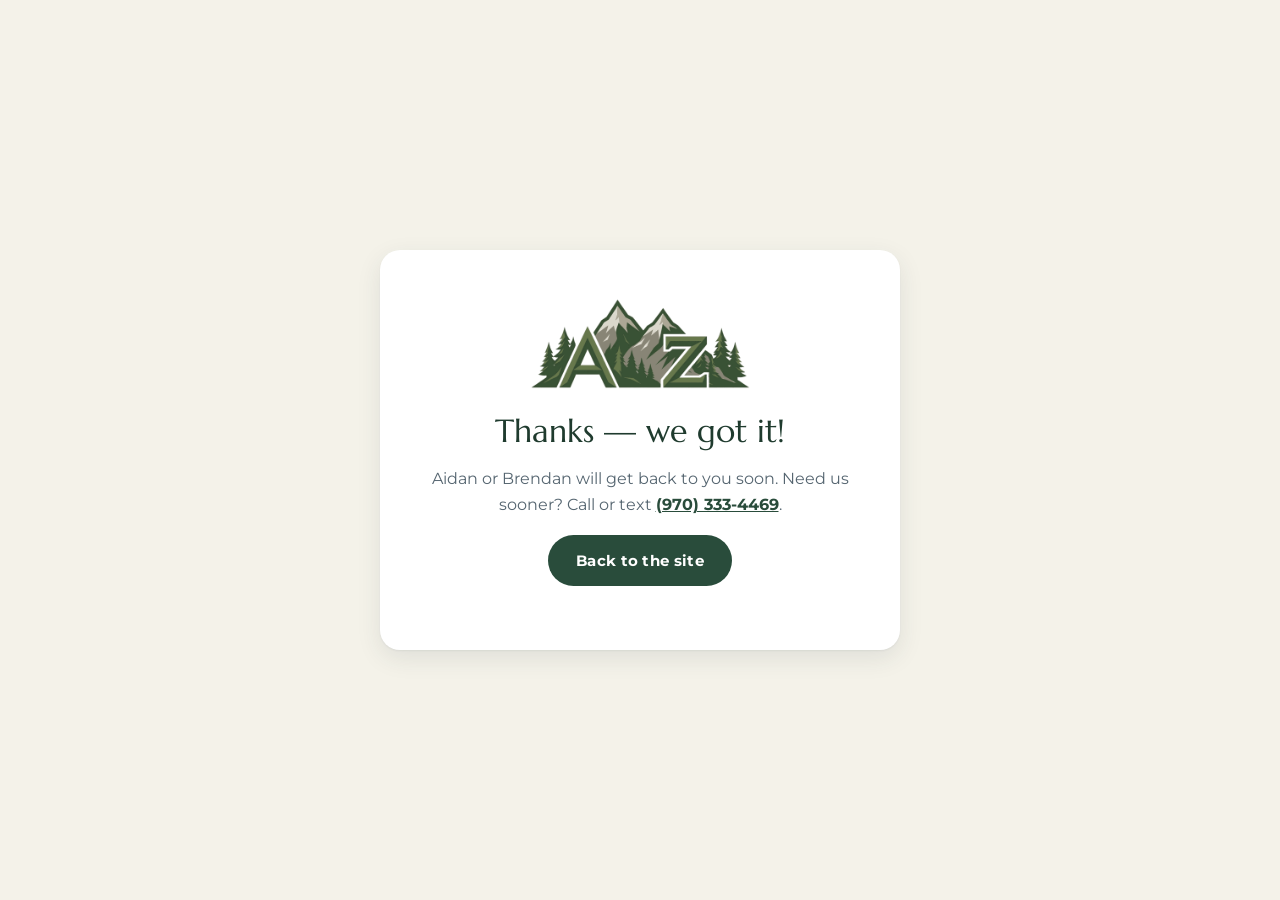
==== commit b4d96f8c: "Make Spruce Green the primary color Co-Authored-By: Claude Opus 5.5 <noreply@anthropic.com> Claude-S" ====
--- a/public/thanks.html
+++ b/public/thanks.html
@@ -9,7 +9,7 @@
   <link rel="preconnect" href="https://fonts.googleapis.com">
   <link rel="preconnect" href="https://fonts.gstatic.com" crossorigin>
   <link href="https://fonts.googleapis.com/css2?family=Marcellus&family=Montserrat:wght@400;500;600;700;800&display=swap" rel="stylesheet">
-  <link rel="stylesheet" href="styles.css?v=20261118a">
+  <link rel="stylesheet" href="styles.css?v=20261118b">
   <style>
     .thanks { min-height: 100vh; display: grid; place-items: center; text-align: center; padding: 40px 16px; background: var(--snow); }
     .thanks-box { max-width: 520px; background: #fff; border-radius: 20px; padding: 48px 32px; box-shadow: var(--shadow); }
--- a/public/styles.css
+++ b/public/styles.css
@@ -6,7 +6,8 @@
   /* Brand palette (from the marketing studio)
      Spruce Green #294c3b · Aspen Leaf #77927a · Limestone #f4f2e9 · Lake Blue #2f6b88 · Deep Slate #283a43 */
   --forest: #294c3b;      /* Spruce Green: buttons, brand color, green sections */
-  --forest-deep: #283a43; /* Deep Slate: headings and dark sections */
+  --forest-deep: #1f3b2e; /* deep Spruce Green: headings and dark sections */
+  --slate: #283a43;       /* Deep Slate */
   --moss: #2f6b88;        /* Lake Blue: small accent text, links, highlights */
   --moss-light: #b3c8b5;  /* light Aspen Leaf tint: accent text on dark backgrounds */
   --aspen: #77927a;       /* Aspen Leaf: decorative accents only (too light for small text) */
@@ -51,7 +52,7 @@
 .wrap { max-width: var(--wrap); margin: 0 auto; padding: 0 20px; }
 .skip { position: absolute; left: -999px; top: 8px; background: var(--forest); color: #fff; padding: 8px 14px; border-radius: 8px; z-index: 100; }
 .skip:focus { left: 8px; }
-.eyebrow { font-size: .78rem; font-weight: 700; letter-spacing: .16em; text-transform: uppercase; color: var(--moss); margin-bottom: .75em; }
+.eyebrow { font-size: .78rem; font-weight: 700; letter-spacing: .16em; text-transform: uppercase; color: var(--forest); margin-bottom: .75em; }
 .small { font-size: .85rem; color: var(--muted); }
 
 /* ---------- Buttons ---------- */
@@ -121,7 +122,7 @@
 @media (min-width: 641px) and (max-width: 1240px) {
   .hero {
     background:
-      linear-gradient(90deg, rgba(40,58,67,.95) 0%, rgba(40,58,67,.88) 45%, rgba(40,58,67,.4) 75%, rgba(40,58,67,0) 100%),
+      linear-gradient(90deg, rgba(31,59,46,.95) 0%, rgba(31,59,46,.88) 45%, rgba(31,59,46,.4) 75%, rgba(31,59,46,0) 100%),
       url("assets/hero-home.webp") right center / auto 100% no-repeat,
       var(--forest-deep);
   }
@@ -221,7 +222,7 @@
 .tile-title { font-family: var(--display); font-size: 1.5rem; color: var(--forest-deep); line-height: 1.15; }
 .tile-sub { color: var(--muted); font-size: .93rem; flex: 1; }
 .tile-go { font-weight: 700; font-size: .9rem; color: var(--forest); }
-.tile-photo { background: linear-gradient(180deg, rgba(40,58,67,.72), rgba(40,58,67,.88)), var(--img) center / cover; border: 0; }
+.tile-photo { background: linear-gradient(180deg, rgba(31,59,46,.72), rgba(31,59,46,.88)), var(--img) center / cover; border: 0; }
 .tile-photo .tile-title, .tile-photo .tile-go { color: #fff; }
 .tile-photo .tile-sub { color: rgba(255,255,255,.85); }
 .tile-cta { background: var(--forest); border-color: var(--forest); }
@@ -361,7 +362,7 @@
 .form-note { margin: 0; text-align: center; }
 
 /* Footer */
-.site-footer { background: #1f2d34; border-top: 4px solid var(--aspen); color: rgba(255,255,255,.75); padding: 64px 0 28px; font-size: .93rem; }
+.site-footer { background: #1a3227; border-top: 4px solid var(--aspen); color: rgba(255,255,255,.75); padding: 64px 0 28px; font-size: .93rem; }
 .site-footer a { color: #fff; text-decoration: none; }
 .site-footer a:hover { text-decoration: underline; }
 .site-footer p a, .footer-bottom a { display: inline-block; padding: 8px 0; }
@@ -417,7 +418,7 @@
   .hero {
     padding: 64px 0 170px;
     background:
-      linear-gradient(180deg, rgba(40,58,67,.82) 0%, rgba(40,58,67,.66) 55%, rgba(40,58,67,.4) 100%),
+      linear-gradient(180deg, rgba(31,59,46,.82) 0%, rgba(31,59,46,.66) 55%, rgba(31,59,46,.4) 100%),
       url("assets/hero-home-sm.webp") center 60% / cover no-repeat,
       var(--forest-deep);
   }
